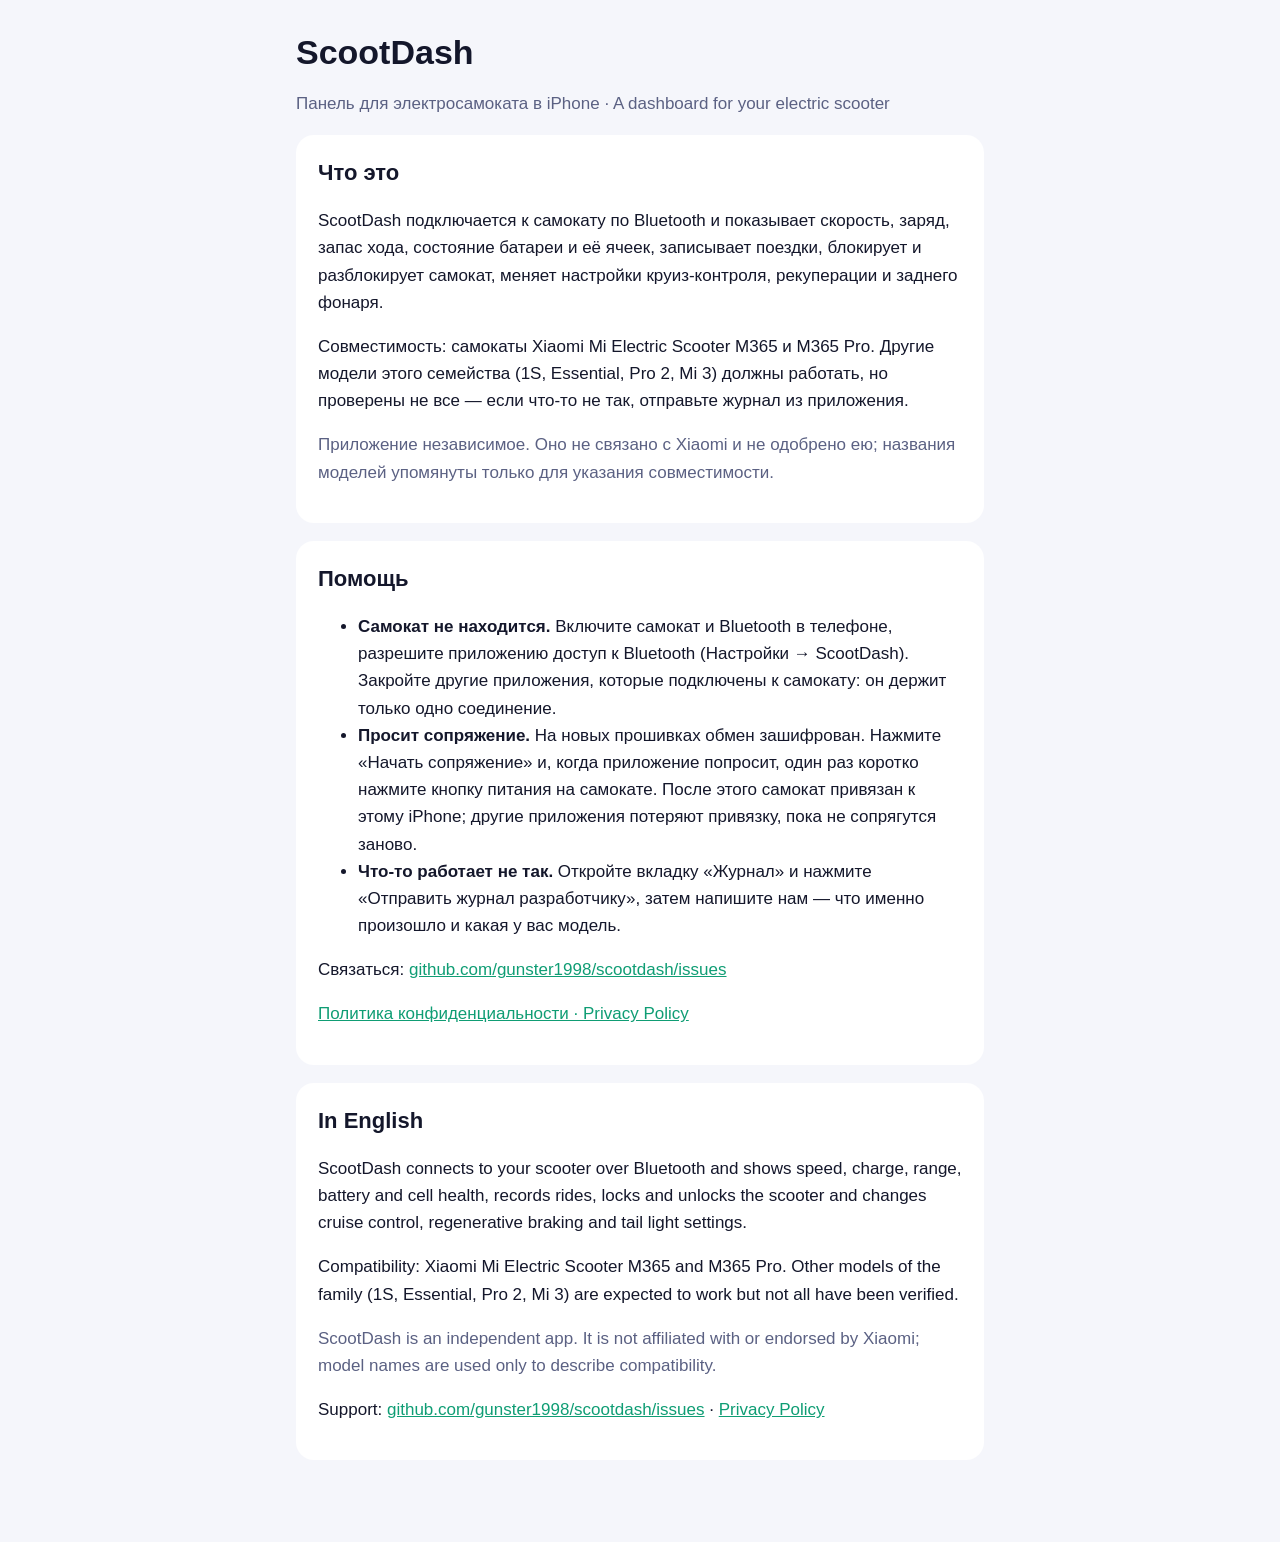
==== index.html @ 18a58e76 "Страница ScootDash: описание, помощь, политика конфиденциальности Co-Authored-By: Claude Opus 5.5 <n" ====
<!doctype html>
<html lang="ru">
<head>
<meta charset="utf-8">
<meta name="viewport" content="width=device-width, initial-scale=1">
<title>ScootDash</title>
<link rel="stylesheet" href="style.css">
</head>
<body>
<main>
<h1>ScootDash</h1>
<p class="muted">Панель для электросамоката в iPhone · A dashboard for your electric scooter</p>

<section>
<h2>Что это</h2>
<p>ScootDash подключается к самокату по Bluetooth и показывает скорость, заряд, запас хода, состояние батареи и её ячеек, записывает поездки, блокирует и разблокирует самокат, меняет настройки круиз-контроля, рекуперации и заднего фонаря.</p>
<p>Совместимость: самокаты Xiaomi Mi Electric Scooter M365 и M365 Pro. Другие модели этого семейства (1S, Essential, Pro 2, Mi 3) должны работать, но проверены не все — если что-то не так, отправьте журнал из приложения.</p>
<p class="muted">Приложение независимое. Оно не связано с Xiaomi и не одобрено ею; названия моделей упомянуты только для указания совместимости.</p>
</section>

<section>
<h2>Помощь</h2>
<ul>
<li><b>Самокат не находится.</b> Включите самокат и Bluetooth в телефоне, разрешите приложению доступ к Bluetooth (Настройки → ScootDash). Закройте другие приложения, которые подключены к самокату: он держит только одно соединение.</li>
<li><b>Просит сопряжение.</b> На новых прошивках обмен зашифрован. Нажмите «Начать сопряжение» и, когда приложение попросит, один раз коротко нажмите кнопку питания на самокате. После этого самокат привязан к этому iPhone; другие приложения потеряют привязку, пока не сопрягутся заново.</li>
<li><b>Что-то работает не так.</b> Откройте вкладку «Журнал» и нажмите «Отправить журнал разработчику», затем напишите нам — что именно произошло и какая у вас модель.</li>
</ul>
<p>Связаться: <a href="https://github.com/gunster1998/scootdash/issues">github.com/gunster1998/scootdash/issues</a></p>
<p><a href="privacy.html">Политика конфиденциальности · Privacy Policy</a></p>
</section>

<section lang="en">
<h2>In English</h2>
<p>ScootDash connects to your scooter over Bluetooth and shows speed, charge, range, battery and cell health, records rides, locks and unlocks the scooter and changes cruise control, regenerative braking and tail light settings.</p>
<p>Compatibility: Xiaomi Mi Electric Scooter M365 and M365 Pro. Other models of the family (1S, Essential, Pro 2, Mi 3) are expected to work but not all have been verified.</p>
<p class="muted">ScootDash is an independent app. It is not affiliated with or endorsed by Xiaomi; model names are used only to describe compatibility.</p>
<p>Support: <a href="https://github.com/gunster1998/scootdash/issues">github.com/gunster1998/scootdash/issues</a> · <a href="privacy.html">Privacy Policy</a></p>
</section>
</main>
</body>
</html>
---- style.css ----
:root { color-scheme: light dark; --bg: #0d1024; --card: #1b2040; --text: #eef0fa; --muted: #a3a9c7; --accent: #5fe6b4; }
@media (prefers-color-scheme: light) { :root { --bg: #f5f6fb; --card: #ffffff; --text: #14172b; --muted: #5b6183; --accent: #0f9d74; } }
* { box-sizing: border-box; }
body { margin: 0; background: var(--bg); color: var(--text); font: 17px/1.6 -apple-system, BlinkMacSystemFont, "Segoe UI", Roboto, sans-serif; }
main { max-width: 720px; margin: 0 auto; padding: 32px 16px 64px; }
h1 { font-size: 34px; line-height: 1.2; margin: 0 0 8px; }
h2 { font-size: 22px; margin: 36px 0 8px; }
p, li { color: var(--text); }
.muted { color: var(--muted); }
a { color: var(--accent); }
section { background: var(--card); border-radius: 18px; padding: 20px 22px; margin: 18px 0; }
section h2 { margin-top: 0; }
hr { border: 0; border-top: 1px solid var(--muted); opacity: .3; margin: 40px 0; }
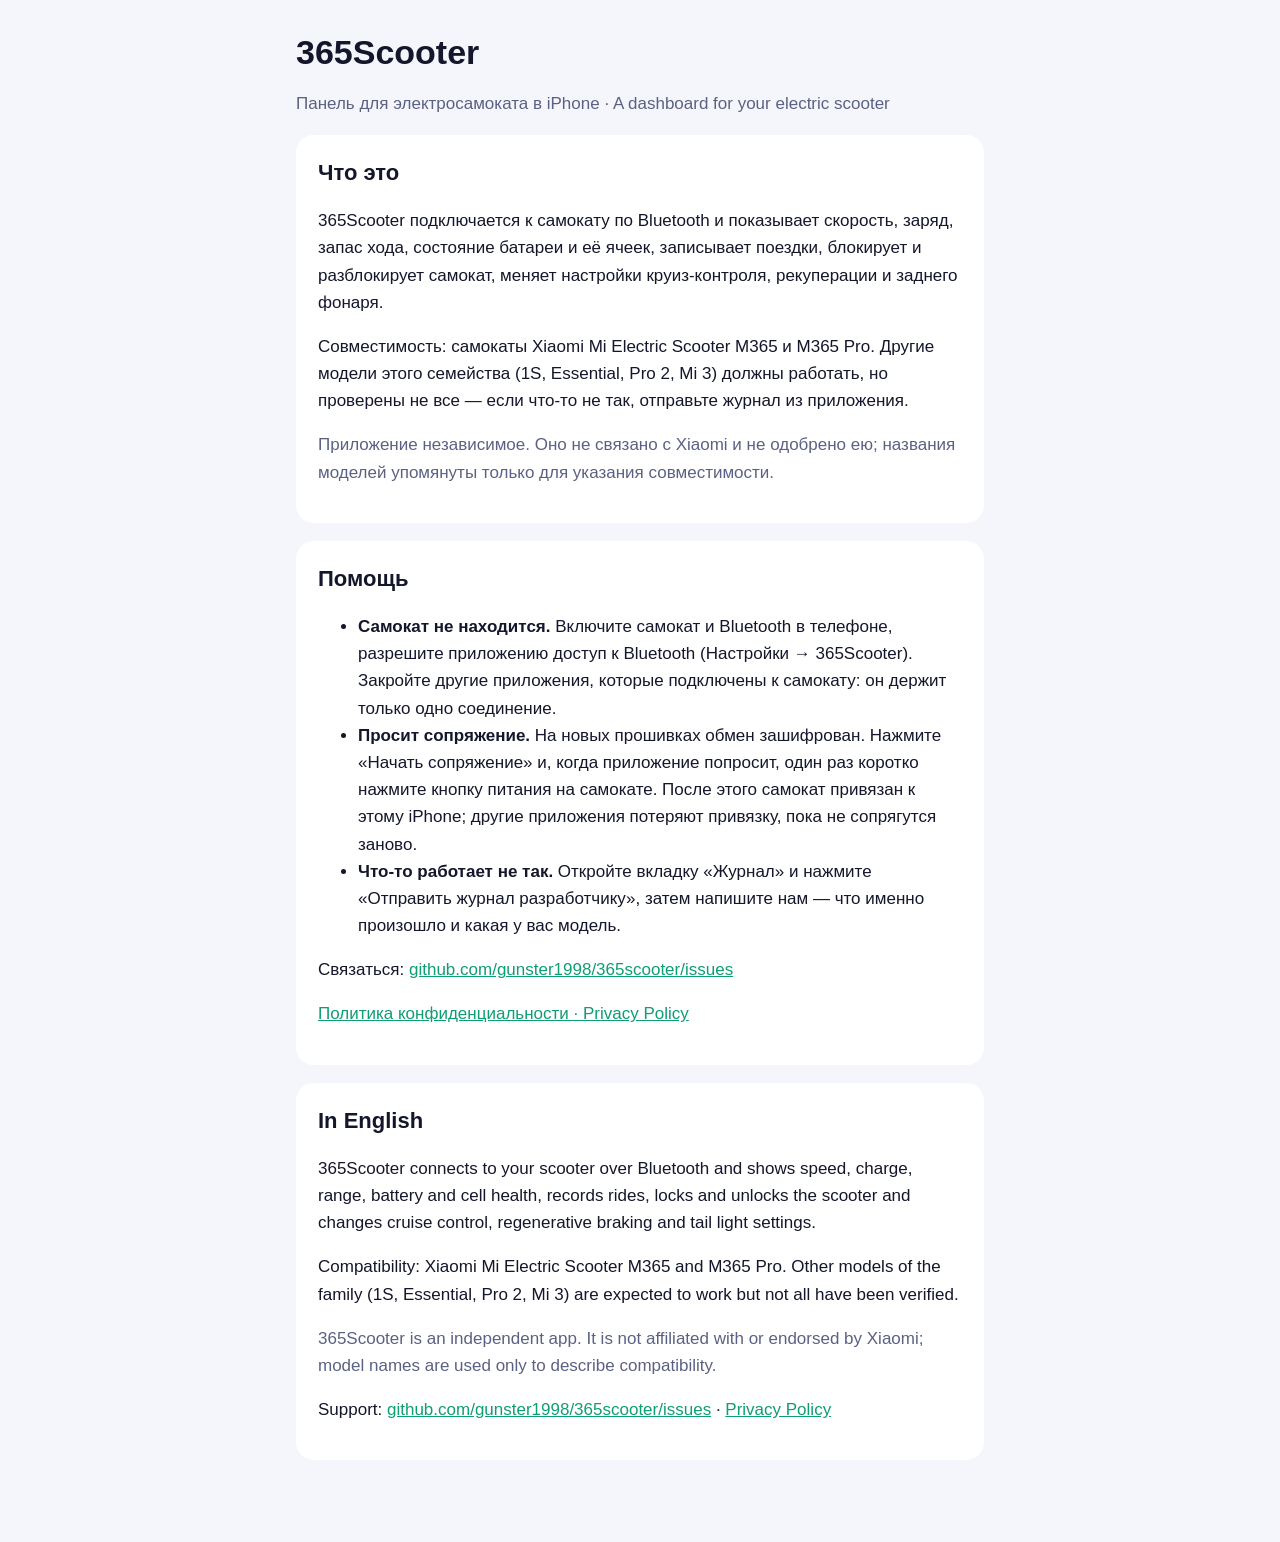
==== commit 457733fd: "Название 365Scooter Co-Authored-By: Claude Opus 5.5 <noreply@anthropic.com>" ====
--- a/index.html
+++ b/index.html
@@ -3,17 +3,17 @@
 <head>
 <meta charset="utf-8">
 <meta name="viewport" content="width=device-width, initial-scale=1">
-<title>ScootDash</title>
+<title>365Scooter</title>
 <link rel="stylesheet" href="style.css">
 </head>
 <body>
 <main>
-<h1>ScootDash</h1>
+<h1>365Scooter</h1>
 <p class="muted">Панель для электросамоката в iPhone · A dashboard for your electric scooter</p>
 
 <section>
 <h2>Что это</h2>
-<p>ScootDash подключается к самокату по Bluetooth и показывает скорость, заряд, запас хода, состояние батареи и её ячеек, записывает поездки, блокирует и разблокирует самокат, меняет настройки круиз-контроля, рекуперации и заднего фонаря.</p>
+<p>365Scooter подключается к самокату по Bluetooth и показывает скорость, заряд, запас хода, состояние батареи и её ячеек, записывает поездки, блокирует и разблокирует самокат, меняет настройки круиз-контроля, рекуперации и заднего фонаря.</p>
 <p>Совместимость: самокаты Xiaomi Mi Electric Scooter M365 и M365 Pro. Другие модели этого семейства (1S, Essential, Pro 2, Mi 3) должны работать, но проверены не все — если что-то не так, отправьте журнал из приложения.</p>
 <p class="muted">Приложение независимое. Оно не связано с Xiaomi и не одобрено ею; названия моделей упомянуты только для указания совместимости.</p>
 </section>
@@ -21,20 +21,20 @@
 <section>
 <h2>Помощь</h2>
 <ul>
-<li><b>Самокат не находится.</b> Включите самокат и Bluetooth в телефоне, разрешите приложению доступ к Bluetooth (Настройки → ScootDash). Закройте другие приложения, которые подключены к самокату: он держит только одно соединение.</li>
+<li><b>Самокат не находится.</b> Включите самокат и Bluetooth в телефоне, разрешите приложению доступ к Bluetooth (Настройки → 365Scooter). Закройте другие приложения, которые подключены к самокату: он держит только одно соединение.</li>
 <li><b>Просит сопряжение.</b> На новых прошивках обмен зашифрован. Нажмите «Начать сопряжение» и, когда приложение попросит, один раз коротко нажмите кнопку питания на самокате. После этого самокат привязан к этому iPhone; другие приложения потеряют привязку, пока не сопрягутся заново.</li>
 <li><b>Что-то работает не так.</b> Откройте вкладку «Журнал» и нажмите «Отправить журнал разработчику», затем напишите нам — что именно произошло и какая у вас модель.</li>
 </ul>
-<p>Связаться: <a href="https://github.com/gunster1998/scootdash/issues">github.com/gunster1998/scootdash/issues</a></p>
+<p>Связаться: <a href="https://github.com/gunster1998/365scooter/issues">github.com/gunster1998/365scooter/issues</a></p>
 <p><a href="privacy.html">Политика конфиденциальности · Privacy Policy</a></p>
 </section>
 
 <section lang="en">
 <h2>In English</h2>
-<p>ScootDash connects to your scooter over Bluetooth and shows speed, charge, range, battery and cell health, records rides, locks and unlocks the scooter and changes cruise control, regenerative braking and tail light settings.</p>
+<p>365Scooter connects to your scooter over Bluetooth and shows speed, charge, range, battery and cell health, records rides, locks and unlocks the scooter and changes cruise control, regenerative braking and tail light settings.</p>
 <p>Compatibility: Xiaomi Mi Electric Scooter M365 and M365 Pro. Other models of the family (1S, Essential, Pro 2, Mi 3) are expected to work but not all have been verified.</p>
-<p class="muted">ScootDash is an independent app. It is not affiliated with or endorsed by Xiaomi; model names are used only to describe compatibility.</p>
-<p>Support: <a href="https://github.com/gunster1998/scootdash/issues">github.com/gunster1998/scootdash/issues</a> · <a href="privacy.html">Privacy Policy</a></p>
+<p class="muted">365Scooter is an independent app. It is not affiliated with or endorsed by Xiaomi; model names are used only to describe compatibility.</p>
+<p>Support: <a href="https://github.com/gunster1998/365scooter/issues">github.com/gunster1998/365scooter/issues</a> · <a href="privacy.html">Privacy Policy</a></p>
 </section>
 </main>
 </body>
